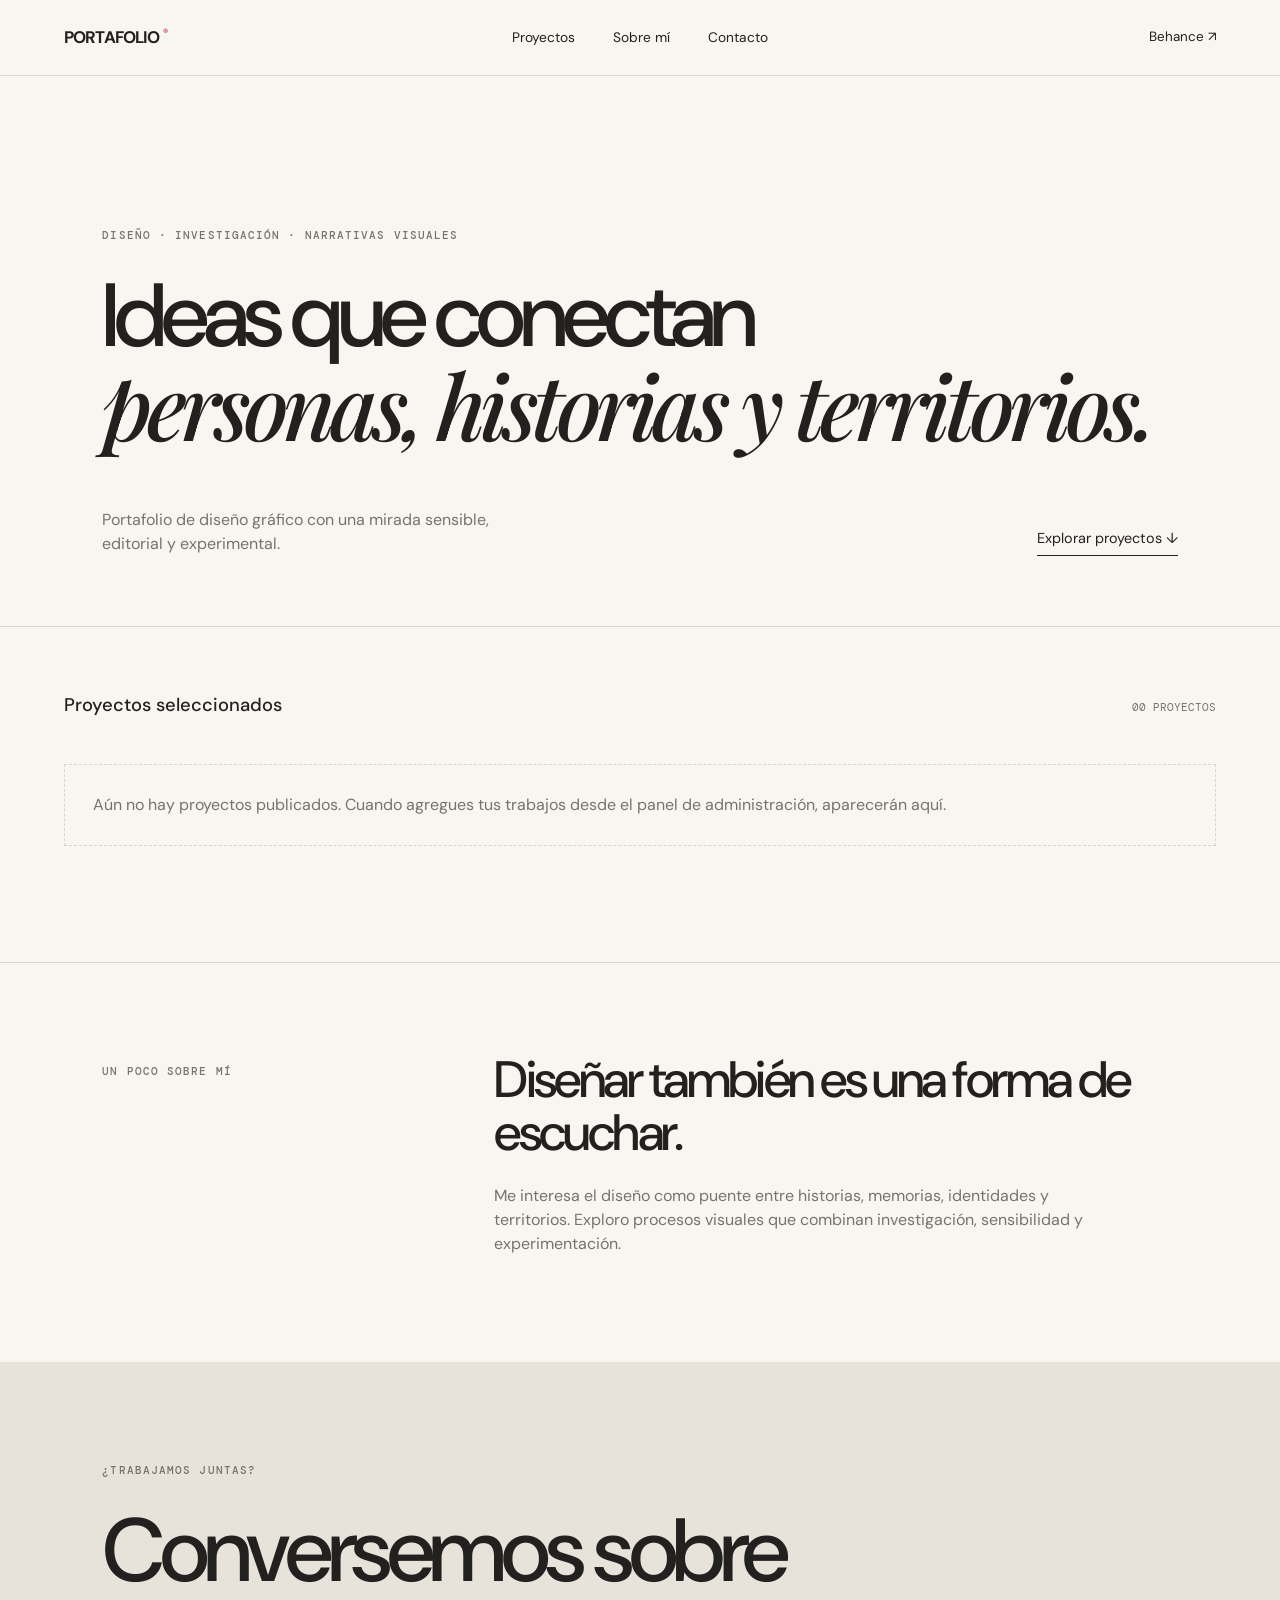
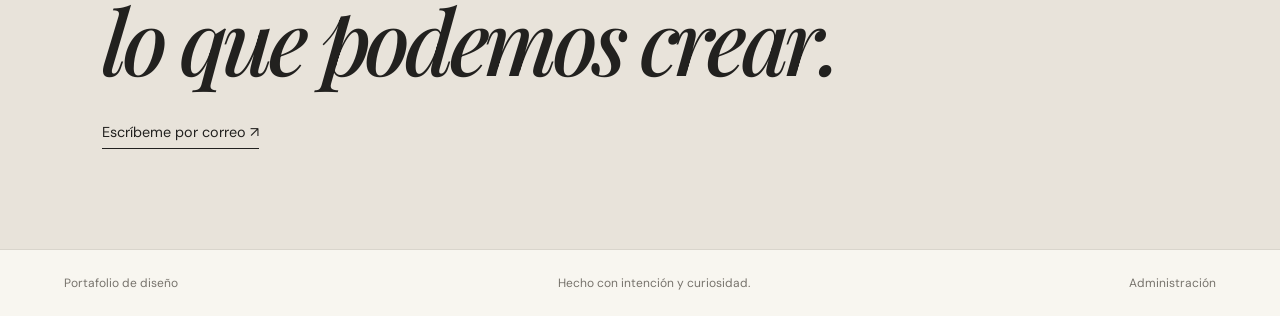
==== index.html @ 34b1bfef "Add files via upload" ====
<!doctype html>
<html lang="es">
<head>
  <meta charset="utf-8">
  <meta name="viewport" content="width=device-width, initial-scale=1">
  <meta name="description" content="Portafolio de diseño gráfico, editorial e identidad visual.">
  <title>Portafolio — Diseñadora</title>
  <link rel="stylesheet" href="/style.css">
</head>
<body>
  <header class="site-header">
    <a class="wordmark" href="/" aria-label="Ir al inicio">PORTAFOLIO<span>®</span></a>
    <nav aria-label="Navegación principal">
      <a href="#proyectos">Proyectos</a>
      <a href="#sobre-mi">Sobre mí</a>
      <a href="#contacto">Contacto</a>
    </nav>
    <a class="header-note" href="https://www.behance.net/" target="_blank" rel="noreferrer">Behance ↗</a>
  </header>

  <main>
    <section class="intro">
      <p class="eyebrow">DISEÑO · INVESTIGACIÓN · NARRATIVAS VISUALES</p>
      <h1>Ideas que conectan<br><em>personas, historias y territorios.</em></h1>
      <div class="intro-bottom">
        <p>Portafolio de diseño gráfico con una mirada sensible, editorial y experimental.</p>
        <a class="text-link" href="#proyectos">Explorar proyectos ↓</a>
      </div>
    </section>

    <section id="proyectos" class="projects-section">
      <div class="section-heading">
        <h2>Proyectos seleccionados</h2>
        <span id="project-count">Cargando proyectos…</span>
      </div>
      <div id="projects-grid" class="projects-grid" aria-live="polite"></div>
      <p id="empty-message" class="empty-message" hidden>Aún no hay proyectos publicados. Cuando agregues tus trabajos desde el panel de administración, aparecerán aquí.</p>
    </section>

    <section id="sobre-mi" class="about-section">
      <p class="eyebrow">UN POCO SOBRE MÍ</p>
      <div>
        <h2>Diseñar también es una forma de escuchar.</h2>
        <p>Me interesa el diseño como puente entre historias, memorias, identidades y territorios. Exploro procesos visuales que combinan investigación, sensibilidad y experimentación.</p>
      </div>
    </section>

    <section id="contacto" class="contact-section">
      <p class="eyebrow">¿TRABAJAMOS JUNTAS?</p>
      <h2>Conversemos sobre<br><em>lo que podemos crear.</em></h2>
      <a class="text-link" href="mailto:hola@tucorreo.cl">Escríbeme por correo ↗</a>
    </section>
  </main>

  <footer>
    <span>Portafolio de diseño</span>
    <span>Hecho con intención y curiosidad.</span>
    <a href="/admin/">Administración</a>
  </footer>

  <script src="/js/projects.js"></script>
</body>
</html>
---- style.css ----
@import url('https://fonts.googleapis.com/css2?family=DM+Mono:wght@400;500&family=DM+Sans:wght@400;500;600;700&family=Playfair+Display:ital,wght@0,500;0,600;1,500;1,600&display=swap');

:root {
  --paper: #f8f6f0;
  --ink: #22211f;
  --muted: #77736c;
  --line: #d9d5cc;
  --accent: #c94b67;
}
* { box-sizing: border-box; }
html { scroll-behavior: smooth; }
body {
  margin: 0; background: var(--paper); color: var(--ink);
  font-family: 'DM Sans', Arial, sans-serif; line-height: 1.5;
  -webkit-font-smoothing: antialiased;
}
a { color: inherit; text-decoration: none; }
a:hover { color: var(--accent); }
.site-header {
  min-height: 76px; padding: 0 5vw; display: grid;
  grid-template-columns: 1fr 2fr 1fr; align-items: center;
  border-bottom: 1px solid var(--line); gap: 24px;
}
.wordmark { font-size: 1.05rem; font-weight: 700; letter-spacing: -.05em; }
.wordmark span { color: var(--accent); font-size: .65rem; vertical-align: top; margin-left: 3px; }
nav { display: flex; justify-content: center; gap: clamp(16px, 3vw, 42px); font-size: .86rem; }
.header-note { justify-self: end; font-size: .84rem; }
main { max-width: 1600px; margin: 0 auto; }
.intro { padding: clamp(70px, 11vw, 150px) 8vw 70px; border-bottom: 1px solid var(--line); }
.eyebrow { font: 500 .68rem 'DM Mono', monospace; letter-spacing: .1em; color: var(--muted); }
.intro h1 { font-size: clamp(2.7rem, 7vw, 6.9rem); line-height: .99; letter-spacing: -.065em; font-weight: 500; margin: 30px 0 52px; max-width: 1150px; }
h1 em, .contact-section h2 em { font-family: 'Playfair Display', Georgia, serif; font-weight: 500; }
.intro-bottom { display: flex; align-items: end; justify-content: space-between; gap: 30px; }
.intro-bottom p { max-width: 390px; color: var(--muted); margin: 0; }
.text-link { display: inline-block; padding-bottom: 5px; border-bottom: 1px solid currentColor; font-size: .9rem; white-space: nowrap; }
.projects-section { padding: 65px 5vw 100px; }
.section-heading { display: flex; align-items: baseline; justify-content: space-between; margin-bottom: 28px; gap: 20px; }
.section-heading h2 { font-size: 1.15rem; font-weight: 500; margin: 0; }
.section-heading span { color: var(--muted); font: .68rem 'DM Mono', monospace; }
.projects-grid { display: grid; grid-template-columns: repeat(12, minmax(0, 1fr)); gap: 52px 22px; }
.project-card { grid-column: span 5; min-width: 0; }
.project-card:nth-child(4n+1), .project-card:nth-child(4n+4) { grid-column: span 7; }
.project-image-link { display: block; overflow: hidden; background: #e8e3da; }
.project-image { width: 100%; aspect-ratio: 1.35; object-fit: cover; display: block; transition: transform .5s ease; }
.project-card:nth-child(4n+1) .project-image, .project-card:nth-child(4n+4) .project-image { aspect-ratio: 1.65; }
.project-image-link:hover .project-image { transform: scale(1.025); }
.project-info { display: flex; justify-content: space-between; align-items: baseline; gap: 16px; padding-top: 13px; }
.project-title { font-size: 1.08rem; margin: 0; font-weight: 500; }
.project-category { font: .67rem 'DM Mono', monospace; color: var(--muted); text-align: right; }
.project-description { color: var(--muted); font-size: .86rem; max-width: 550px; margin: 7px 0 0; }
.empty-message { padding: 28px; border: 1px dashed var(--line); color: var(--muted); }
.about-section { border-top: 1px solid var(--line); padding: 90px 8vw; display: grid; grid-template-columns: 1fr 2fr; gap: 50px; }
.about-section h2 { font-size: clamp(2rem, 4vw, 4rem); line-height: 1.05; letter-spacing: -.05em; font-weight: 500; margin: 0 0 24px; max-width: 720px; }
.about-section div p { max-width: 620px; color: var(--muted); }
.contact-section { background: #e8e3da; padding: 90px 8vw 100px; }
.contact-section h2 { font-size: clamp(2.8rem, 7vw, 6.3rem); line-height: .98; letter-spacing: -.06em; font-weight: 500; margin: 30px 0; }
footer { display: flex; justify-content: space-between; gap: 20px; padding: 24px 5vw; font-size: .75rem; color: var(--muted); border-top: 1px solid var(--line); }
@media (max-width: 700px) {
  .site-header { grid-template-columns: 1fr auto; padding: 18px 5vw; gap: 16px; }
  nav { grid-column: 1 / -1; grid-row: 2; justify-content: flex-start; gap: 22px; flex-wrap: wrap; }
  .header-note { grid-column: 2; grid-row: 1; }
  .intro { padding: 76px 6vw 55px; }
  .intro h1 { margin: 24px 0 34px; }
  .intro-bottom { align-items: flex-start; flex-direction: column; }
  .projects-section { padding: 50px 5vw 70px; }
  .projects-grid { display: block; }
  .project-card, .project-card:nth-child(n) { margin-bottom: 36px; }
  .project-image, .project-card:nth-child(n) .project-image { aspect-ratio: 1.15; }
  .project-info { align-items: flex-start; flex-direction: column; gap: 4px; }
  .project-category { text-align: left; }
  .about-section { padding: 60px 6vw; display: block; }
  .about-section h2 { margin-top: 28px; }
  .contact-section { padding: 65px 6vw 75px; }
  footer { flex-wrap: wrap; }
}
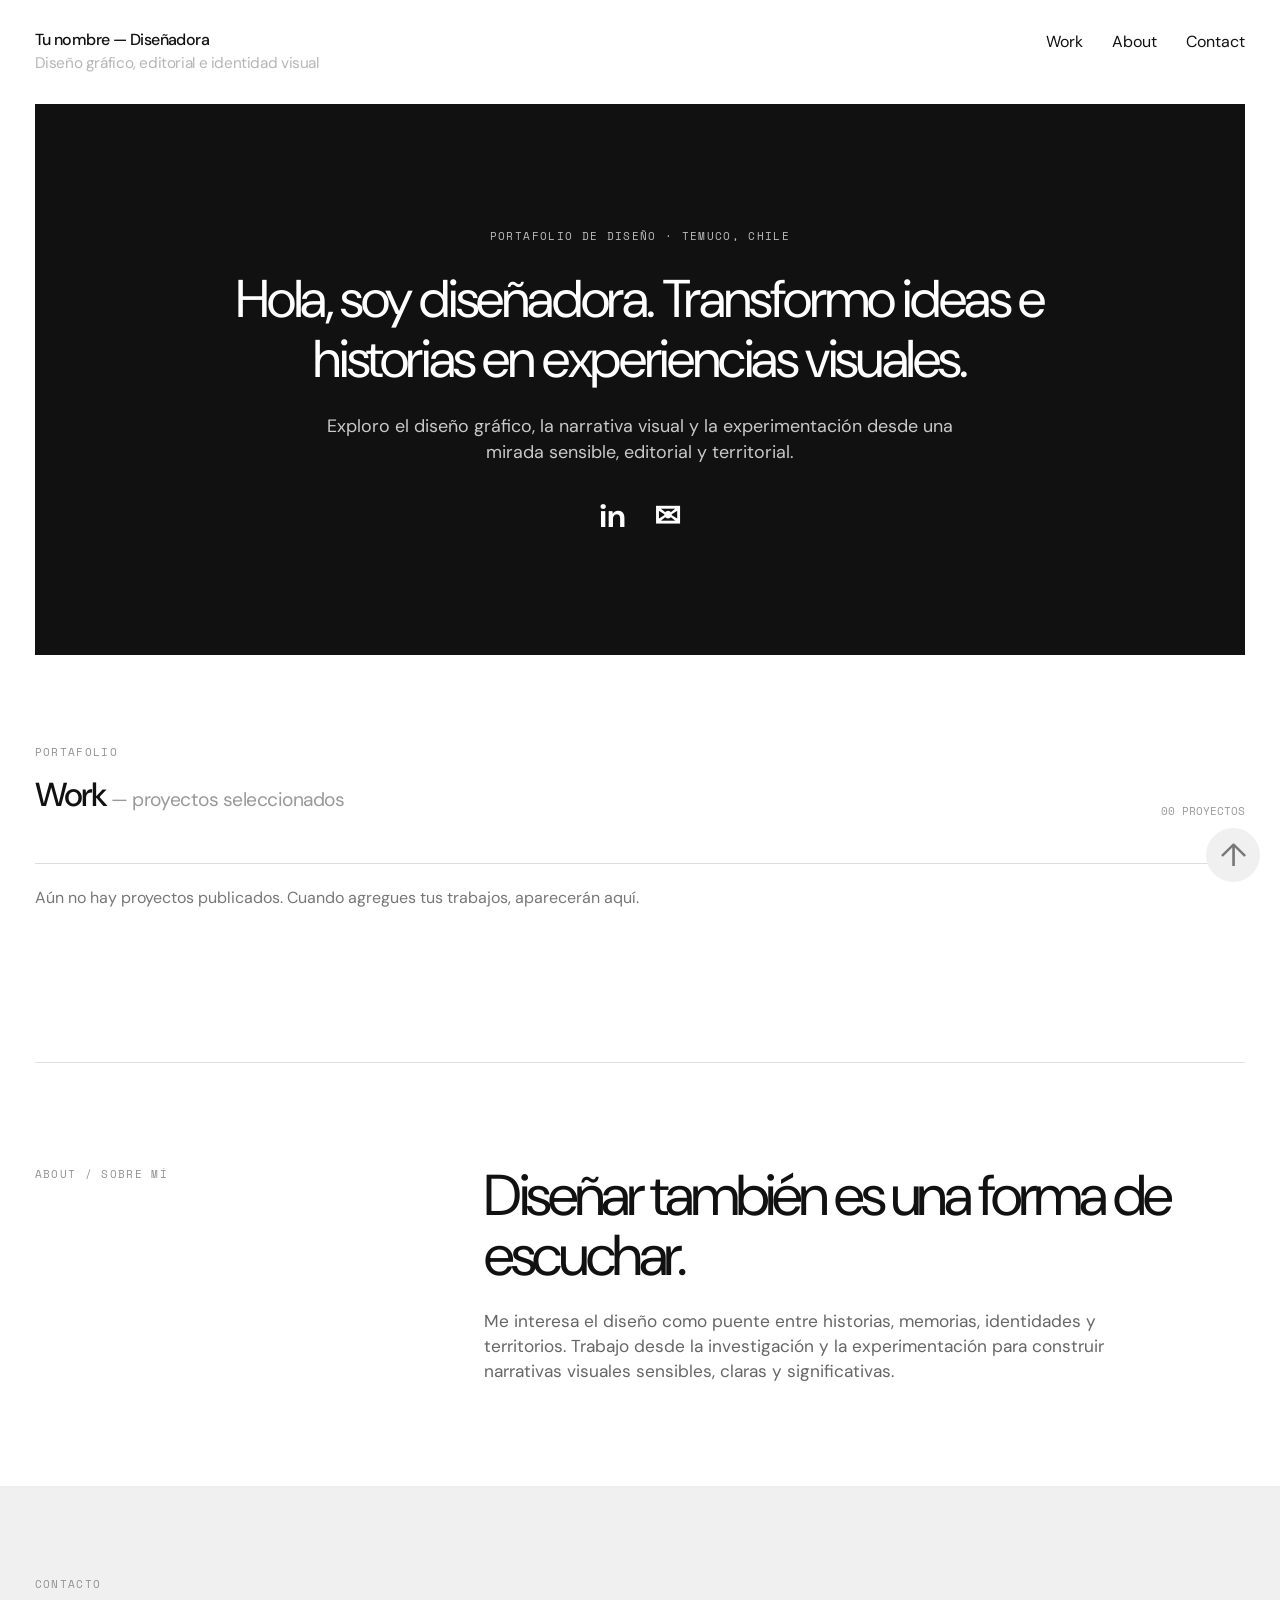
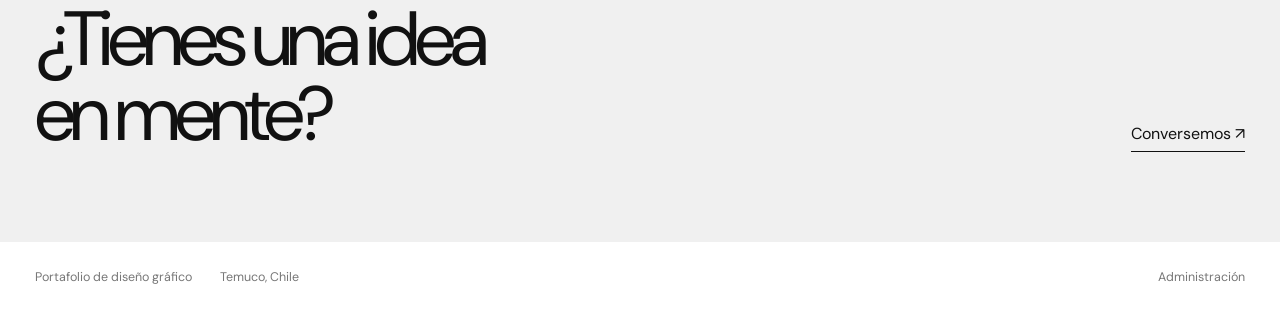
==== commit ef0e7a91: "Update index.html" ====
--- a/index.html
+++ b/index.html
@@ -4,58 +4,69 @@
   <meta charset="utf-8">
   <meta name="viewport" content="width=device-width, initial-scale=1">
   <meta name="description" content="Portafolio de diseño gráfico, editorial e identidad visual.">
-  <title>Portafolio — Diseñadora</title>
+  <title>Portafolio — Diseño gráfico</title>
   <link rel="stylesheet" href="/style.css">
 </head>
 <body>
-  <header class="site-header">
-    <a class="wordmark" href="/" aria-label="Ir al inicio">PORTAFOLIO<span>®</span></a>
+  <header class="site-header" id="inicio">
+    <a class="brand" href="#inicio" aria-label="Volver al inicio">
+      <span class="brand-name">Tu nombre — Diseñadora</span>
+      <span class="brand-subtitle">Diseño gráfico, editorial e identidad visual</span>
+    </a>
     <nav aria-label="Navegación principal">
-      <a href="#proyectos">Proyectos</a>
-      <a href="#sobre-mi">Sobre mí</a>
-      <a href="#contacto">Contacto</a>
+      <a href="#work">Work</a>
+      <a href="#about">About</a>
+      <a href="#contact">Contact</a>
     </nav>
-    <a class="header-note" href="https://www.behance.net/" target="_blank" rel="noreferrer">Behance ↗</a>
   </header>
 
   <main>
-    <section class="intro">
-      <p class="eyebrow">DISEÑO · INVESTIGACIÓN · NARRATIVAS VISUALES</p>
-      <h1>Ideas que conectan<br><em>personas, historias y territorios.</em></h1>
-      <div class="intro-bottom">
-        <p>Portafolio de diseño gráfico con una mirada sensible, editorial y experimental.</p>
-        <a class="text-link" href="#proyectos">Explorar proyectos ↓</a>
+    <section class="intro-panel" aria-labelledby="intro-title">
+      <div class="intro-copy">
+        <p class="intro-kicker">PORTAFOLIO DE DISEÑO · TEMUCO, CHILE</p>
+        <h1 id="intro-title">Hola, soy diseñadora. Transformo ideas e historias en experiencias visuales.</h1>
+        <p class="intro-description">Exploro el diseño gráfico, la narrativa visual y la experimentación desde una mirada sensible, editorial y territorial.</p>
+        <div class="social-links" aria-label="Enlaces de contacto">
+          <a href="https://www.linkedin.com/" target="_blank" rel="noreferrer" aria-label="LinkedIn">in</a>
+          <a href="mailto:tu-correo@ejemplo.cl" aria-label="Enviar correo electrónico" class="mail-icon">✉</a>
+        </div>
       </div>
     </section>
 
-    <section id="proyectos" class="projects-section">
+    <section class="work-section" id="work">
       <div class="section-heading">
-        <h2>Proyectos seleccionados</h2>
-        <span id="project-count">Cargando proyectos…</span>
+        <div>
+          <p class="eyebrow">PORTAFOLIO</p>
+          <h2>Work <span>— proyectos seleccionados</span></h2>
+        </div>
+        <span id="project-count" class="project-count">Cargando proyectos…</span>
       </div>
       <div id="projects-grid" class="projects-grid" aria-live="polite"></div>
-      <p id="empty-message" class="empty-message" hidden>Aún no hay proyectos publicados. Cuando agregues tus trabajos desde el panel de administración, aparecerán aquí.</p>
+      <p id="empty-message" class="empty-message" hidden>Aún no hay proyectos publicados. Cuando agregues tus trabajos, aparecerán aquí.</p>
     </section>
 
-    <section id="sobre-mi" class="about-section">
-      <p class="eyebrow">UN POCO SOBRE MÍ</p>
-      <div>
+    <section class="about-section" id="about">
+      <p class="eyebrow">ABOUT / SOBRE MÍ</p>
+      <div class="about-copy">
         <h2>Diseñar también es una forma de escuchar.</h2>
-        <p>Me interesa el diseño como puente entre historias, memorias, identidades y territorios. Exploro procesos visuales que combinan investigación, sensibilidad y experimentación.</p>
+        <p>Me interesa el diseño como puente entre historias, memorias, identidades y territorios. Trabajo desde la investigación y la experimentación para construir narrativas visuales sensibles, claras y significativas.</p>
       </div>
     </section>
 
-    <section id="contacto" class="contact-section">
-      <p class="eyebrow">¿TRABAJAMOS JUNTAS?</p>
-      <h2>Conversemos sobre<br><em>lo que podemos crear.</em></h2>
-      <a class="text-link" href="mailto:hola@tucorreo.cl">Escríbeme por correo ↗</a>
+    <section class="contact-section" id="contact">
+      <div>
+        <p class="eyebrow">CONTACTO</p>
+        <h2>¿Tienes una idea<br>en mente?</h2>
+      </div>
+      <a class="contact-link" href="mailto:tu-correo@ejemplo.cl">Conversemos ↗</a>
     </section>
   </main>
 
-  <footer>
-    <span>Portafolio de diseño</span>
-    <span>Hecho con intención y curiosidad.</span>
+  <footer class="site-footer">
+    <span>Portafolio de diseño gráfico</span>
+    <span>Temuco, Chile</span>
     <a href="/admin/">Administración</a>
+    <a href="#inicio" class="back-to-top" aria-label="Volver arriba">↑</a>
   </footer>
 
   <script src="/js/projects.js"></script>
--- a/style.css
+++ b/style.css
@@ -1,75 +1,113 @@
-@import url('https://fonts.googleapis.com/css2?family=DM+Mono:wght@400;500&family=DM+Sans:wght@400;500;600;700&family=Playfair+Display:ital,wght@0,500;0,600;1,500;1,600&display=swap');
+@import url('https://fonts.googleapis.com/css2?family=DM+Sans:wght@400;500;600;700&family=Space+Mono:wght@400;700&display=swap');
 
 :root {
-  --paper: #f8f6f0;
-  --ink: #22211f;
-  --muted: #77736c;
-  --line: #d9d5cc;
-  --accent: #c94b67;
+  --paper: #ffffff;
+  --ink: #111111;
+  --muted: #a5a5a5;
+  --soft: #eeeeee;
+  --black: #111111;
+  --page-gutter: clamp(22px, 2.7vw, 52px);
 }
 * { box-sizing: border-box; }
-html { scroll-behavior: smooth; }
+html { scroll-behavior: smooth; scroll-padding-top: 100px; }
 body {
-  margin: 0; background: var(--paper); color: var(--ink);
-  font-family: 'DM Sans', Arial, sans-serif; line-height: 1.5;
+  margin: 0;
+  background: var(--paper);
+  color: var(--ink);
+  font-family: 'DM Sans', Arial, sans-serif;
+  line-height: 1.45;
   -webkit-font-smoothing: antialiased;
 }
 a { color: inherit; text-decoration: none; }
-a:hover { color: var(--accent); }
+a:hover { opacity: .62; }
 .site-header {
-  min-height: 76px; padding: 0 5vw; display: grid;
-  grid-template-columns: 1fr 2fr 1fr; align-items: center;
-  border-bottom: 1px solid var(--line); gap: 24px;
+  display: flex;
+  align-items: flex-start;
+  justify-content: space-between;
+  gap: 28px;
+  padding: 28px var(--page-gutter) 30px;
+  background: var(--paper);
 }
-.wordmark { font-size: 1.05rem; font-weight: 700; letter-spacing: -.05em; }
-.wordmark span { color: var(--accent); font-size: .65rem; vertical-align: top; margin-left: 3px; }
-nav { display: flex; justify-content: center; gap: clamp(16px, 3vw, 42px); font-size: .86rem; }
-.header-note { justify-self: end; font-size: .84rem; }
-main { max-width: 1600px; margin: 0 auto; }
-.intro { padding: clamp(70px, 11vw, 150px) 8vw 70px; border-bottom: 1px solid var(--line); }
-.eyebrow { font: 500 .68rem 'DM Mono', monospace; letter-spacing: .1em; color: var(--muted); }
-.intro h1 { font-size: clamp(2.7rem, 7vw, 6.9rem); line-height: .99; letter-spacing: -.065em; font-weight: 500; margin: 30px 0 52px; max-width: 1150px; }
-h1 em, .contact-section h2 em { font-family: 'Playfair Display', Georgia, serif; font-weight: 500; }
-.intro-bottom { display: flex; align-items: end; justify-content: space-between; gap: 30px; }
-.intro-bottom p { max-width: 390px; color: var(--muted); margin: 0; }
-.text-link { display: inline-block; padding-bottom: 5px; border-bottom: 1px solid currentColor; font-size: .9rem; white-space: nowrap; }
-.projects-section { padding: 65px 5vw 100px; }
-.section-heading { display: flex; align-items: baseline; justify-content: space-between; margin-bottom: 28px; gap: 20px; }
-.section-heading h2 { font-size: 1.15rem; font-weight: 500; margin: 0; }
-.section-heading span { color: var(--muted); font: .68rem 'DM Mono', monospace; }
-.projects-grid { display: grid; grid-template-columns: repeat(12, minmax(0, 1fr)); gap: 52px 22px; }
-.project-card { grid-column: span 5; min-width: 0; }
-.project-card:nth-child(4n+1), .project-card:nth-child(4n+4) { grid-column: span 7; }
-.project-image-link { display: block; overflow: hidden; background: #e8e3da; }
-.project-image { width: 100%; aspect-ratio: 1.35; object-fit: cover; display: block; transition: transform .5s ease; }
-.project-card:nth-child(4n+1) .project-image, .project-card:nth-child(4n+4) .project-image { aspect-ratio: 1.65; }
+.brand { display: flex; flex-direction: column; gap: 1px; }
+.brand-name { font-size: clamp(1rem, 1.25vw, 1.3rem); font-weight: 500; letter-spacing: -.035em; }
+.brand-subtitle { color: #b6b6b6; font-size: clamp(.85rem, 1.2vw, 1.25rem); letter-spacing: -.025em; }
+nav { display: flex; align-items: center; gap: clamp(22px, 2.3vw, 42px); padding-top: 2px; font-size: clamp(1rem, 1.25vw, 1.35rem); }
+nav a { transition: opacity .2s ease; }
+main { padding: 0 var(--page-gutter); }
+.intro-panel {
+  min-height: clamp(390px, 43vw, 610px);
+  display: flex;
+  justify-content: center;
+  align-items: center;
+  background: var(--black);
+  color: white;
+  padding: clamp(48px, 7vw, 105px) 7vw;
+  text-align: center;
+}
+.intro-copy { width: min(100%, 1000px); }
+.intro-kicker, .eyebrow {
+  font-family: 'Space Mono', monospace;
+  font-size: .7rem;
+  letter-spacing: .12em;
+  text-transform: uppercase;
+}
+.intro-kicker { color: #bdbdbd; margin: 0 0 25px; }
+.intro-panel h1 {
+  max-width: 970px;
+  margin: 0 auto;
+  font-size: clamp(2rem, 4.15vw, 4.35rem);
+  font-weight: 400;
+  line-height: 1.13;
+  letter-spacing: -.045em;
+}
+.intro-description { max-width: 680px; margin: 25px auto 0; color: #c9c9c9; font-size: clamp(.98rem, 1.4vw, 1.25rem); }
+.social-links { display: flex; align-items: center; justify-content: center; gap: 28px; margin-top: 34px; }
+.social-links a { color: white; font-weight: 700; font-size: 2rem; line-height: 1; }
+.social-links .mail-icon { font-size: 2rem; }
+.work-section { padding: clamp(60px, 7vw, 105px) 0 clamp(75px, 9vw, 130px); }
+.section-heading { display: flex; justify-content: space-between; align-items: end; gap: 20px; margin-bottom: 28px; }
+.eyebrow { color: #929292; margin: 0 0 10px; }
+.section-heading h2 { font-size: clamp(1.7rem, 2.6vw, 2.6rem); font-weight: 500; letter-spacing: -.055em; margin: 0; }
+.section-heading h2 span { font-size: .58em; font-weight: 400; letter-spacing: -.025em; color: #999; }
+.project-count { color: #999; font: .7rem 'Space Mono', monospace; white-space: nowrap; }
+.projects-grid { display: grid; grid-template-columns: repeat(2, minmax(0, 1fr)); gap: clamp(28px, 3.3vw, 58px) 16px; }
+.project-card { min-width: 0; }
+.project-image-link { display: block; overflow: hidden; background: #ededed; }
+.project-image { width: 100%; aspect-ratio: 1.45; object-fit: cover; display: block; transition: transform .45s ease; }
+.project-image-link:hover { opacity: 1; }
 .project-image-link:hover .project-image { transform: scale(1.025); }
+.image-placeholder { background: linear-gradient(135deg, #ededed, #dcdcdc); }
 .project-info { display: flex; justify-content: space-between; align-items: baseline; gap: 16px; padding-top: 13px; }
-.project-title { font-size: 1.08rem; margin: 0; font-weight: 500; }
-.project-category { font: .67rem 'DM Mono', monospace; color: var(--muted); text-align: right; }
-.project-description { color: var(--muted); font-size: .86rem; max-width: 550px; margin: 7px 0 0; }
-.empty-message { padding: 28px; border: 1px dashed var(--line); color: var(--muted); }
-.about-section { border-top: 1px solid var(--line); padding: 90px 8vw; display: grid; grid-template-columns: 1fr 2fr; gap: 50px; }
-.about-section h2 { font-size: clamp(2rem, 4vw, 4rem); line-height: 1.05; letter-spacing: -.05em; font-weight: 500; margin: 0 0 24px; max-width: 720px; }
-.about-section div p { max-width: 620px; color: var(--muted); }
-.contact-section { background: #e8e3da; padding: 90px 8vw 100px; }
-.contact-section h2 { font-size: clamp(2.8rem, 7vw, 6.3rem); line-height: .98; letter-spacing: -.06em; font-weight: 500; margin: 30px 0; }
-footer { display: flex; justify-content: space-between; gap: 20px; padding: 24px 5vw; font-size: .75rem; color: var(--muted); border-top: 1px solid var(--line); }
+.project-title { margin: 0; font-size: clamp(1rem, 1.3vw, 1.35rem); font-weight: 500; letter-spacing: -.035em; }
+.project-category { color: #999; text-align: right; font: .68rem 'Space Mono', monospace; }
+.project-description { max-width: 580px; margin: 8px 0 0; color: #777; font-size: .92rem; }
+.empty-message { padding: 22px 0; color: #777; border-top: 1px solid #ddd; }
+.about-section { display: grid; grid-template-columns: .7fr 1.3fr; gap: 40px; padding: clamp(65px, 8vw, 120px) 0; border-top: 1px solid #dedede; }
+.about-copy { max-width: 850px; }
+.about-copy h2 { margin: 0 0 22px; font-size: clamp(2rem, 4.5vw, 4.6rem); font-weight: 400; line-height: 1.05; letter-spacing: -.06em; }
+.about-copy p { max-width: 680px; margin: 0; color: #666; font-size: clamp(1rem, 1.35vw, 1.2rem); }
+.contact-section { display: flex; align-items: end; justify-content: space-between; gap: 30px; background: #f0f0f0; margin: 0 calc(var(--page-gutter) * -1); padding: clamp(50px, 7vw, 100px) var(--page-gutter); }
+.contact-section h2 { margin: 0; font-size: clamp(2.6rem, 6vw, 6rem); font-weight: 400; line-height: .98; letter-spacing: -.065em; }
+.contact-link { padding-bottom: 6px; border-bottom: 1px solid currentColor; font-size: 1rem; white-space: nowrap; }
+.site-footer { position: relative; display: flex; flex-wrap: wrap; align-items: center; gap: 16px 28px; padding: 26px var(--page-gutter) 32px; font-size: .78rem; color: #777; }
+.site-footer a:not(.back-to-top) { margin-left: auto; }
+.back-to-top { position: fixed; right: 20px; bottom: 18px; display: grid; place-items: center; width: 54px; height: 54px; border-radius: 50%; background: #f0f0f0; color: #777; font-size: 2rem; line-height: 1; }
 @media (max-width: 700px) {
-  .site-header { grid-template-columns: 1fr auto; padding: 18px 5vw; gap: 16px; }
-  nav { grid-column: 1 / -1; grid-row: 2; justify-content: flex-start; gap: 22px; flex-wrap: wrap; }
-  .header-note { grid-column: 2; grid-row: 1; }
-  .intro { padding: 76px 6vw 55px; }
-  .intro h1 { margin: 24px 0 34px; }
-  .intro-bottom { align-items: flex-start; flex-direction: column; }
-  .projects-section { padding: 50px 5vw 70px; }
-  .projects-grid { display: block; }
-  .project-card, .project-card:nth-child(n) { margin-bottom: 36px; }
-  .project-image, .project-card:nth-child(n) .project-image { aspect-ratio: 1.15; }
+  .site-header { flex-direction: column; gap: 20px; padding-top: 22px; }
+  nav { width: 100%; justify-content: flex-start; gap: 24px; font-size: 1rem; }
+  .brand-subtitle { max-width: 330px; }
+  .intro-panel { min-height: 430px; padding: 52px 7vw; }
+  .intro-panel h1 { font-size: clamp(2rem, 8vw, 3.2rem); }
+  .intro-description { font-size: 1rem; }
+  .section-heading { align-items: flex-start; flex-direction: column; gap: 10px; }
+  .section-heading h2 span { display: block; margin-top: 4px; }
+  .projects-grid { grid-template-columns: 1fr; gap: 36px; }
+  .project-image { aspect-ratio: 1.15; }
   .project-info { align-items: flex-start; flex-direction: column; gap: 4px; }
   .project-category { text-align: left; }
-  .about-section { padding: 60px 6vw; display: block; }
-  .about-section h2 { margin-top: 28px; }
-  .contact-section { padding: 65px 6vw 75px; }
-  footer { flex-wrap: wrap; }
+  .about-section { grid-template-columns: 1fr; gap: 24px; }
+  .contact-section { align-items: flex-start; flex-direction: column; }
+  .site-footer { padding-right: 72px; }
+  .site-footer a:not(.back-to-top) { margin-left: 0; }
+  .back-to-top { width: 46px; height: 46px; right: 14px; bottom: 14px; }
 }
